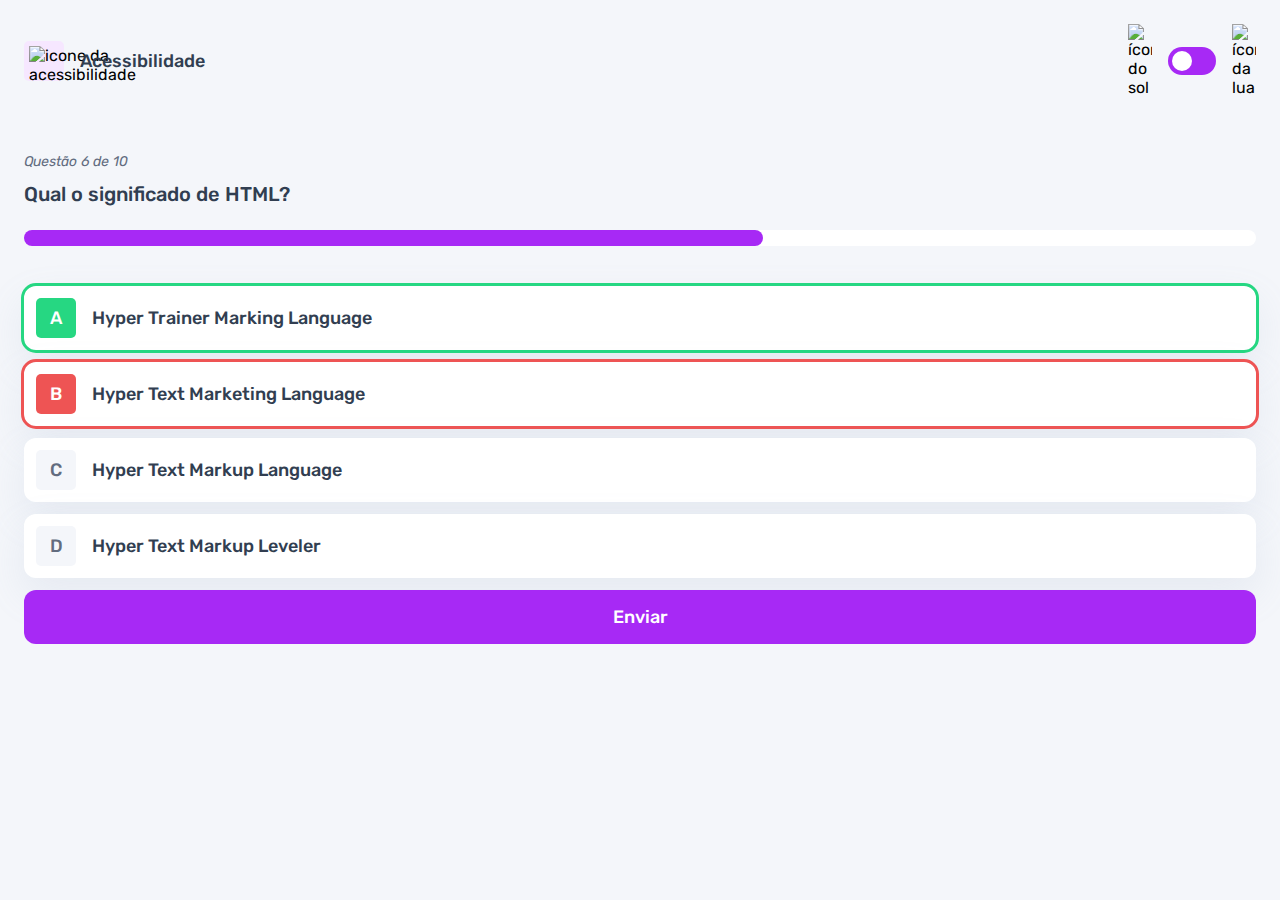
==== pages/quiz/quiz.html @ 862199dc "adicionado o efeito para alternativas corretas e erradas" ====
<!DOCTYPE html>
<html lang="en">
<head>
    <meta charset="UTF-8">
    <meta name="viewport" content="width=device-width, initial-scale=1.0">
    <link rel="preconnect" href="https://fonts.googleapis.com">
    <link rel="preconnect" href="https://fonts.gstatic.com" crossorigin>
    <link href="https://fonts.googleapis.com/css2?family=Rubik:ital,wght@0,300..900;1,300..900&display=swap" rel="stylesheet">
    <link rel="stylesheet" href="quiz.css">
    <title>Quiz App</title>
</head>
<body>
    <header>
        <div class="assunto">
            <div class="assunto_icone">
                <img src="../../assets/images/icon-accessibility.svg" alt="icone da acessibilidade">
            </div>

            <h1>
                Acessibilidade
            </h1>
        </div>

        <div class="tema">
            <img src="../../assets/images/icon-sun-dark.svg" alt="ícone do sol">
            <button>
                <div></div>
            </button>
            <img src="../../assets/images/icon-moon-dark.svg" alt="ícone da lua">
        </div>
    </header>

    <main>
        <section class="pergunta">
            <p>Questão 6 de 10</p>

            <h2>Qual o significado de HTML?</h2>

            <div class="barra_progresso">
                <div></div>
            </div>
        </section>

        <section class="alternativas">
            <form action="">
                <label for="alternativa_a" id="correta">
                    <input type="radio" id="alternativa_a" name="alternativa">

                    <div>
                        <span>A</span>
                        Hyper Trainer Marking Language
                    </div>
                </label>

                <label for="alternativa_b" id="errada">
                    <input type="radio" id="alternativa_b" name="alternativa">

                    <div>
                        <span>B</span>
                        Hyper Text Marketing Language
                    </div>
                </label>

                <label for="alternativa_c">
                    <input type="radio" id="alternativa_c" name="alternativa">

                    <div>
                        <span>C</span>
                        Hyper Text Markup Language
                    </div>
                </label>

                <label for="alternativa_d">
                    <input type="radio" id="alternativa_d" name="alternativa">

                    <div>
                        <span>D</span>
                        Hyper Text Markup Leveler
                    </div>
                </label>
            </form>
            <button>Enviar</button>
        </section>
    </main>
</body>
</html>
---- pages/quiz/quiz.css ----
*{
    margin: 0;
    padding: 0;
    box-sizing: border-box;
    font-family: "Rubik", sans-serif;
    -webkit-font-smoothing: antialiased;
}

:root {
    --bg-color: #f4f6fa;
    --purple: #a729f5;
    --primary-text-color: #313e51;
    --secondary-text-color: #626c7f;
    --button-bg: #fff;
    --shadow: 0px 16px 40px 0px rgba(143, 160, 193, 0.14);
    --bg-html: #fff1e9;
    --bg-css: #e0fdef;
    --bg-javascript: #ebf0ff;
    --bg-acessibilidade: #f6e7ff;
    --white: #fff;
    --green: #26d782;
    --red: #ee5454;
    --bg-mobile: url(../../assets/images/pattern-background-mobile-light.svg);
    --bg-desktop: url(../../assets/images/pattern-background-desktop-light.svg);
}

body.escuro {
    --bg-color: #313e51;
    --bg-mobile: url(../../assets/images/pattern-background-mobile-dark.svg);
    --bg-desktop: url(../../assets/images/pattern-background-desktop-dark.svg);
    --primary-text-color: #fff;
    --secondary-text-color: #abc1e1;
    --button-bg: #3b4d66;
    --shadow: 0px 16px 40px 0px rgba(49, 62, 81, 0.14);

}

body {
    height: 100svh;
    background: var(--bg-mobile) var(--bg-color);
    background-repeat: no-repeat;
    background-size: cover;
}

header {
    display: flex;
    justify-content: space-between;
    padding: 16px 24px;
}

.assunto {
    display: flex;
    align-items: center;
    gap: 16px;
}

.assunto_icone {
    background: var(--bg-acessibilidade);
    width: 40px;
    height: 40px;
    padding: 5px;
    border-radius: 5px;
}

.assunto_icone img {
    width: 100%;
}

.assunto h1 {
    font-size: 18px;
    font-weight: 500;
    color: var(--primary-text-color);
}

.tema {
    padding: 8px 0;
    display: flex;
    align-items: center;
    gap: 8px;
}

.tema img {
    width: 16px;
}

.tema button {
    height: 20px;
    width: 32px;
    background: var(--purple);
    border: 0;
    border-radius: 999px;
    padding: 4px;
}

.tema button div {
    background: var(--white);
    width: 12px;
    height: 12px;
    border-radius: 999px;
}

main {
    padding: 32px 24px;
}

.pergunta {
    margin-bottom: 40px;
}

.pergunta p {
    font-style: italic;
    font-size: 14px;
    color: var(--secondary-text-color);
    margin-bottom: 12px;
}

.pergunta h2 {
    font-size: 20px;
    font-weight: 500;
    color: var(--primary-text-color);
    line-height: 24px;
    margin-bottom: 24px;
}

.barra_progresso {
    background: var(--button-bg);
    height: 16px;
    border-radius: 999px;
}

.barra_progresso div {
    height: 100%;
    width: 60%;
    background: var(--purple);
    padding: 4px;
    border-radius: 999px;
}

.alternativas form {
    display: flex;
    flex-direction: column;
    gap: 12px;
    margin-bottom: 12px;
}

.alternativas label {
    display: block;
    background: var(--button-bg);
    padding: 12px;
    font-size: 18px;
    font-weight: 500;
    border-radius: 12px;
    box-shadow: var(--shadow);
    color: var(--primary-text-color);
}

.alternativas label:has(input:checked) {
    outline: 3px solid var(--purple);

    & span {
        background: var(--purple);
        color: var(--white);
    }
}

.alternativas label#correta {
    outline: 3px solid var(--green);

    & span {
        background: var(--green);
        color: var(--white);
    }
}

.alternativas label#errada {
    outline: 3px solid var(--red);

    & span {
        background: var(--red);
        color: var(--white);
    }
}

.alternativas input {
    display: none;
}

.alternativas div {
    display: flex;
    align-items: center;
    gap: 16px;
}

.alternativas div span {
    display: block;
    width: 40px;
    height: 40px;
    background: var(--bg-color);
    border-radius: 5px;
    display: flex;
    align-items: center;
    justify-content: center;
    color: var(--secondary-text-color);
    flex-shrink: 0;
}

.alternativas button {
    padding: 16px;
    border-radius: 12px;
    border: none;
    background: var(--purple);
    color: var(--white);
    width: 100%;
    font-size: 18px;
    font-weight: 500;
}

@media(min-width:1100px) {
    .tema {
        gap: 16px;
    }

    .tema img {
        width: 24px;
    }

    .tema button {
        width: 48px;
        height: 28px;
    }

    .tema button div {
        width: 20px;
        height: 20px;
    }
}
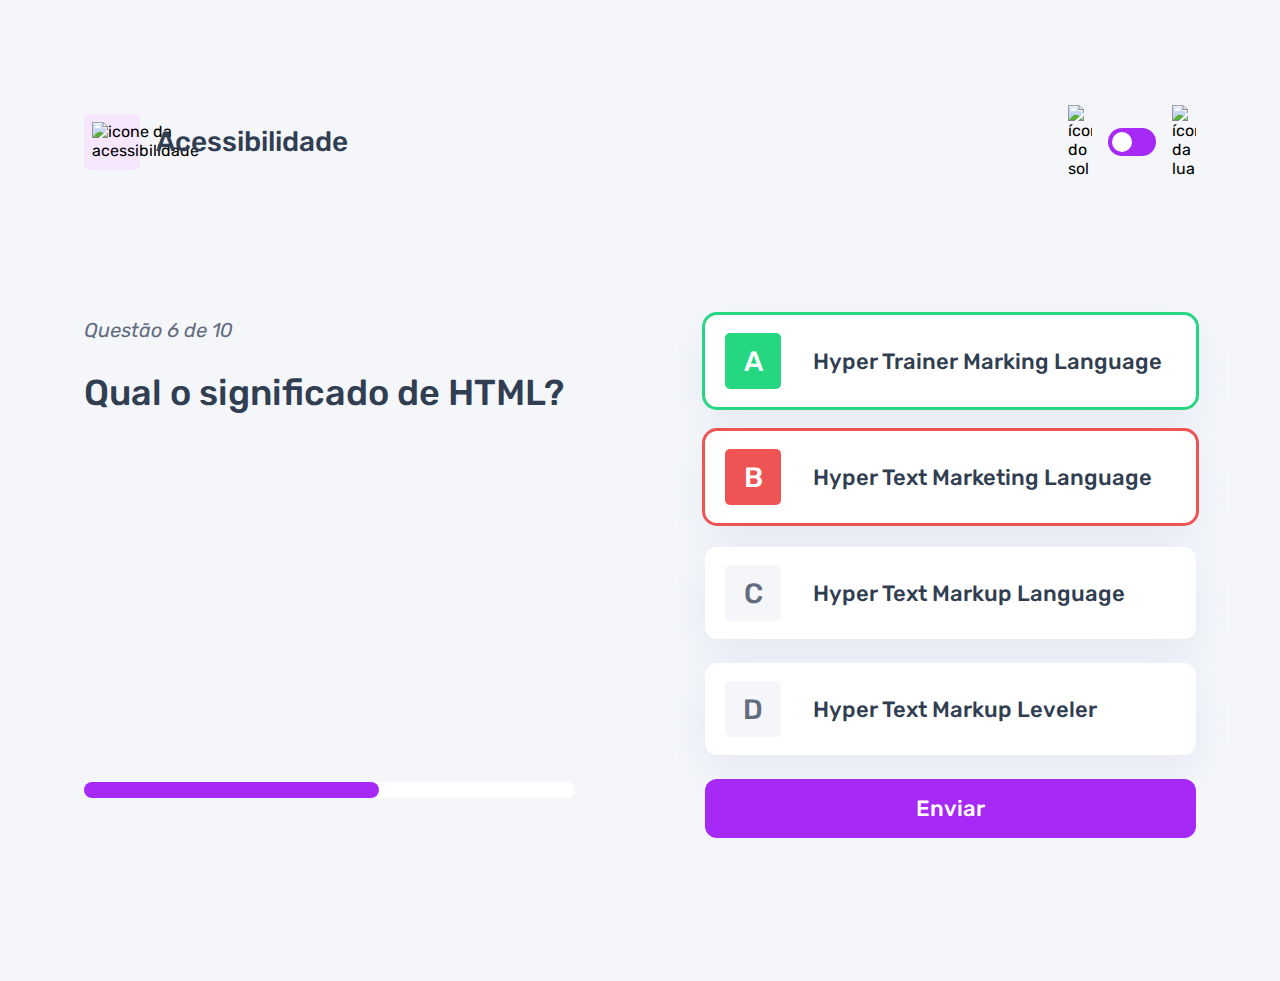
==== commit 2cd9915a: "adicionada a responsividade para o desktop" ====
--- a/pages/quiz/quiz.html
+++ b/pages/quiz/quiz.html
@@ -32,10 +32,11 @@
 
     <main>
         <section class="pergunta">
-            <p>Questão 6 de 10</p>
+            <div>
+                <p>Questão 6 de 10</p>
 
-            <h2>Qual o significado de HTML?</h2>
-
+                <h2>Qual o significado de HTML?</h2>
+            </div>
             <div class="barra_progresso">
                 <div></div>
             </div>
--- a/pages/quiz/quiz.css
+++ b/pages/quiz/quiz.css
@@ -216,6 +216,22 @@
 }
 
 @media(min-width:1100px) {
+    header {
+        margin-block: 81px;
+        max-width: 1160px;
+        margin-inline: auto;
+    }
+
+    .assunto_icone {
+        width: 56px;
+        height: 56px;
+        padding: 8px;
+    }
+
+    .assunto h1{
+        font-size: 28px;
+    }
+
     .tema {
         gap: 16px;
     }
@@ -233,4 +249,56 @@
         width: 20px;
         height: 20px;
     }
+
+    main {
+        max-width: 1160px;
+        margin-inline: auto;
+        display: flex;
+        gap: 130px;
+    }
+
+    section {
+        width: 100%;
+    }
+
+    .pergunta {
+        display: flex;
+        flex-direction: column;
+        justify-content: space-between;
+    }
+
+    .pergunta p {
+        font-size: 20px;
+        line-height: 30px;
+        margin-bottom: 27px;
+    }
+
+    .pergunta h2 {
+        font-size: 36px;
+        line-height: 42px;
+    }
+
+    .alternativas form {
+        gap: 24px;
+        margin-bottom: 24px;
+    }
+
+    .alternativas label {
+        font-size: 22px;
+        padding: 18px 20px;
+    }
+
+    .alternativas div {
+        gap: 32px;
+    }
+
+    .alternativas div span {
+        width: 56px;
+        height: 56px;
+        font-size: 28px;
+    }
+
+    .alternativas button {
+        font-size: 22px;
+    }
 }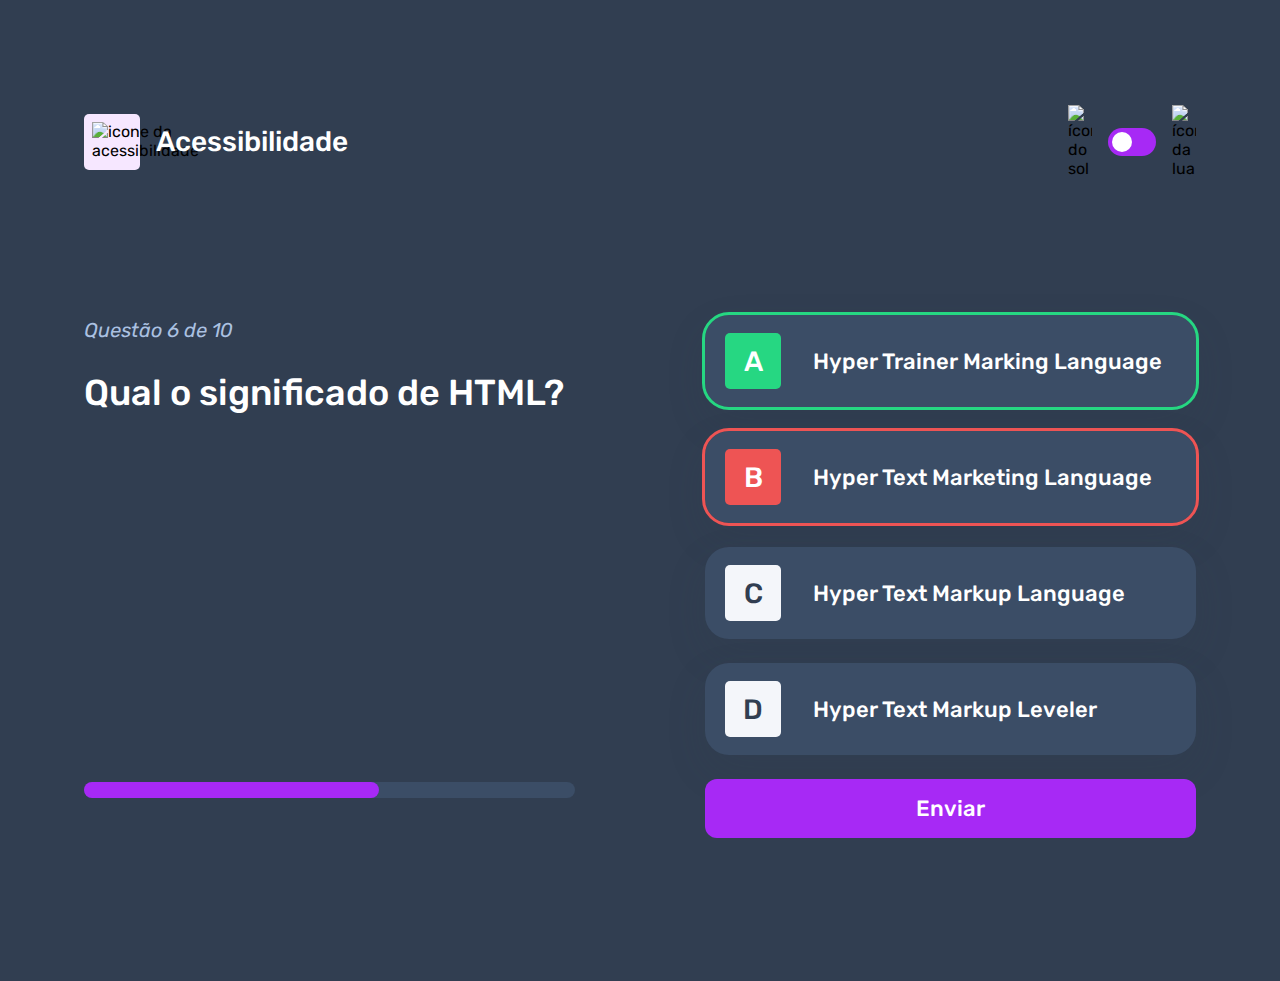
==== commit 7cb2face: "ajuste das cores no tema dark" ====
--- a/pages/quiz/quiz.html
+++ b/pages/quiz/quiz.html
@@ -9,7 +9,7 @@
     <link rel="stylesheet" href="quiz.css">
     <title>Quiz App</title>
 </head>
-<body>
+<body class="escuro">
     <header>
         <div class="assunto">
             <div class="assunto_icone">
--- a/pages/quiz/quiz.css
+++ b/pages/quiz/quiz.css
@@ -8,7 +8,10 @@
 
 :root {
     --bg-color: #f4f6fa;
+    --bg-span: #f4f6fa;
+    --color-span: #626c7f;
     --purple: #a729f5;
+    --purple-hover: rgba(167, 41, 245, 0.7);
     --primary-text-color: #313e51;
     --secondary-text-color: #626c7f;
     --button-bg: #fff;
@@ -26,6 +29,7 @@
 
 body.escuro {
     --bg-color: #313e51;
+    --color-span: #313e51;
     --bg-mobile: url(../../assets/images/pattern-background-mobile-dark.svg);
     --bg-desktop: url(../../assets/images/pattern-background-desktop-dark.svg);
     --primary-text-color: #fff;
@@ -152,6 +156,14 @@
     border-radius: 12px;
     box-shadow: var(--shadow);
     color: var(--primary-text-color);
+    cursor: pointer;
+}
+
+.alternativas label:hover {
+    & span {
+        background: var(--bg-acessibilidade);
+        color: var(--purple);
+    }
 }
 
 .alternativas label:has(input:checked) {
@@ -195,12 +207,12 @@
     display: block;
     width: 40px;
     height: 40px;
-    background: var(--bg-color);
+    background: var(--bg-span);
     border-radius: 5px;
+    color: var(--color-span);
     display: flex;
     align-items: center;
     justify-content: center;
-    color: var(--secondary-text-color);
     flex-shrink: 0;
 }
 
@@ -213,6 +225,12 @@
     width: 100%;
     font-size: 18px;
     font-weight: 500;
+    transition: background 0.3s;
+}
+
+.alternativas button:hover {
+    background: var(--purple-hover);
+    cursor: pointer;
 }
 
 @media(min-width:1100px) {
@@ -286,6 +304,7 @@
     .alternativas label {
         font-size: 22px;
         padding: 18px 20px;
+        border-radius: 24px;
     }
 
     .alternativas div {
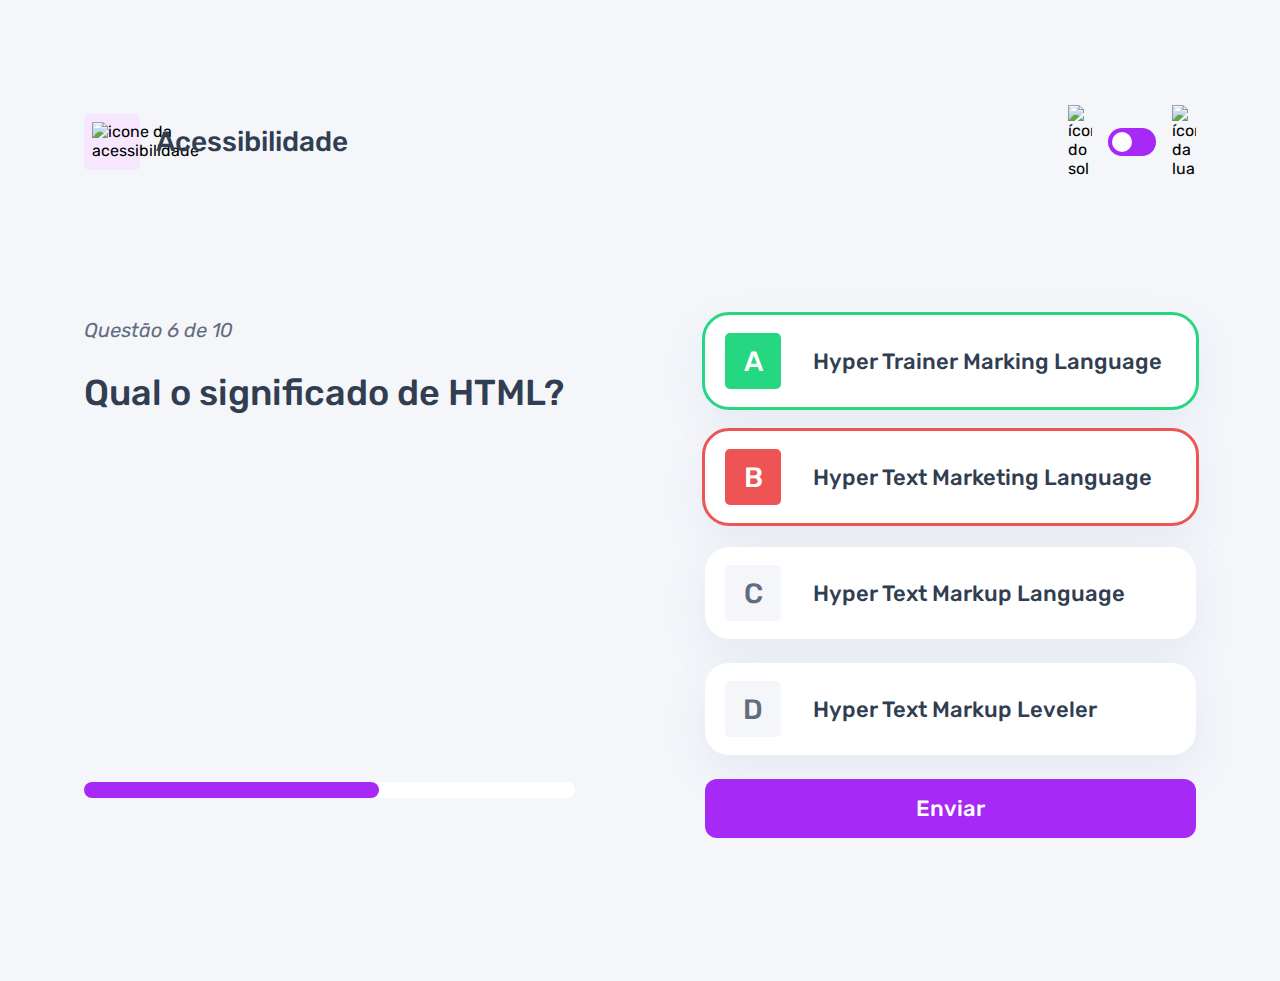
==== commit d65f010f: "ajuste do fundo para o desktop no quiz.html" ====
--- a/pages/quiz/quiz.html
+++ b/pages/quiz/quiz.html
@@ -9,7 +9,7 @@
     <link rel="stylesheet" href="quiz.css">
     <title>Quiz App</title>
 </head>
-<body class="escuro">
+<body>
     <header>
         <div class="assunto">
             <div class="assunto_icone">
--- a/pages/quiz/quiz.css
+++ b/pages/quiz/quiz.css
@@ -234,6 +234,12 @@
 }
 
 @media(min-width:1100px) {
+
+body {
+    background: var(--bg-desktop) var(--bg-color);
+    background-size: cover;
+    background-repeat: no-repeat;
+}
     header {
         margin-block: 81px;
         max-width: 1160px;
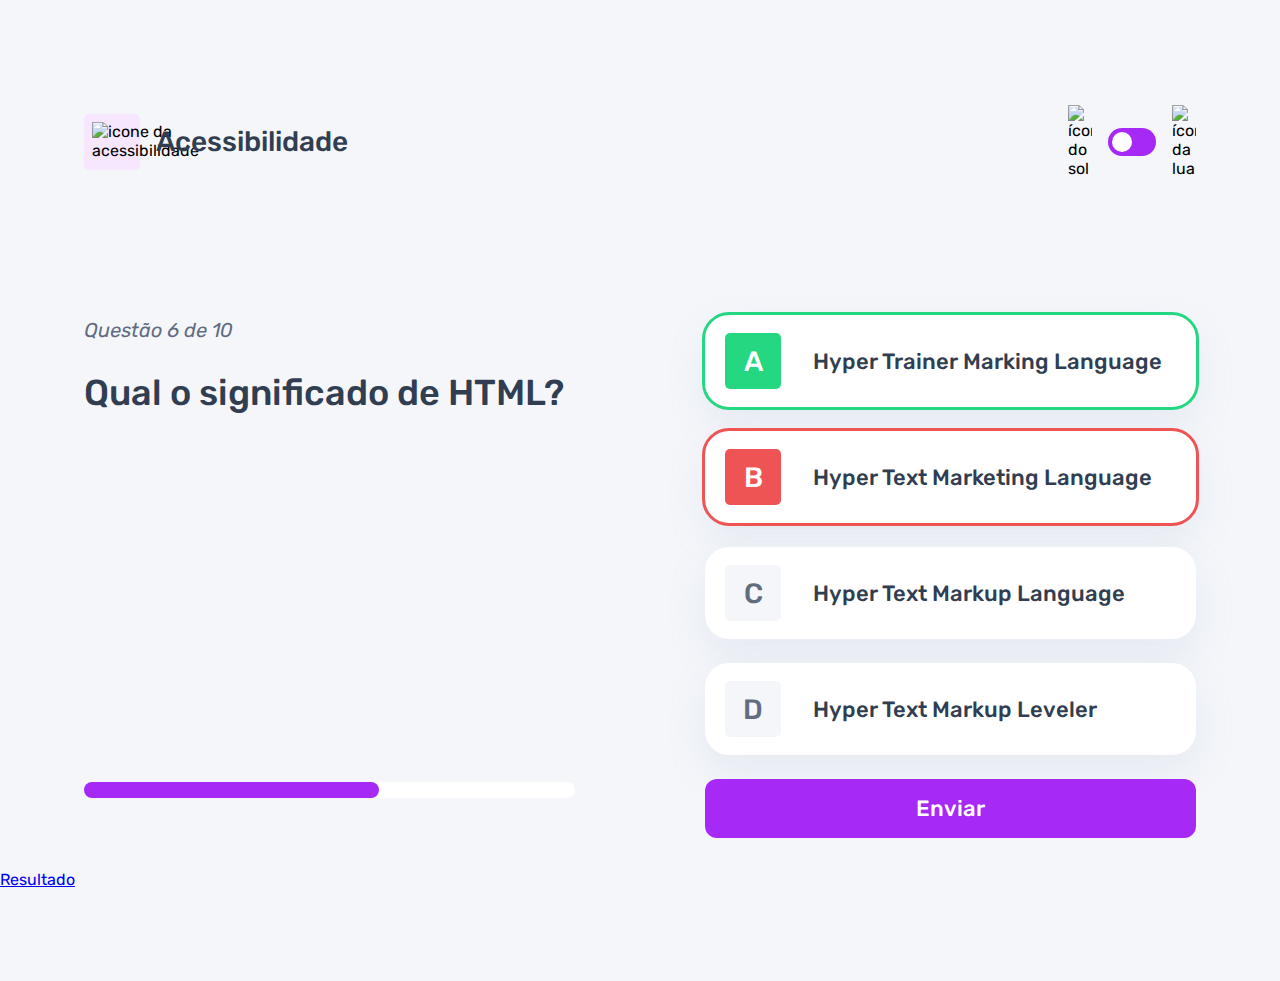
==== commit 98cde85b: "adição do header no resultado.html" ====
--- a/pages/quiz/quiz.html
+++ b/pages/quiz/quiz.html
@@ -83,5 +83,7 @@
             <button>Enviar</button>
         </section>
     </main>
+
+    <a href="../resultado/resultado.html">Resultado</a>
 </body>
 </html>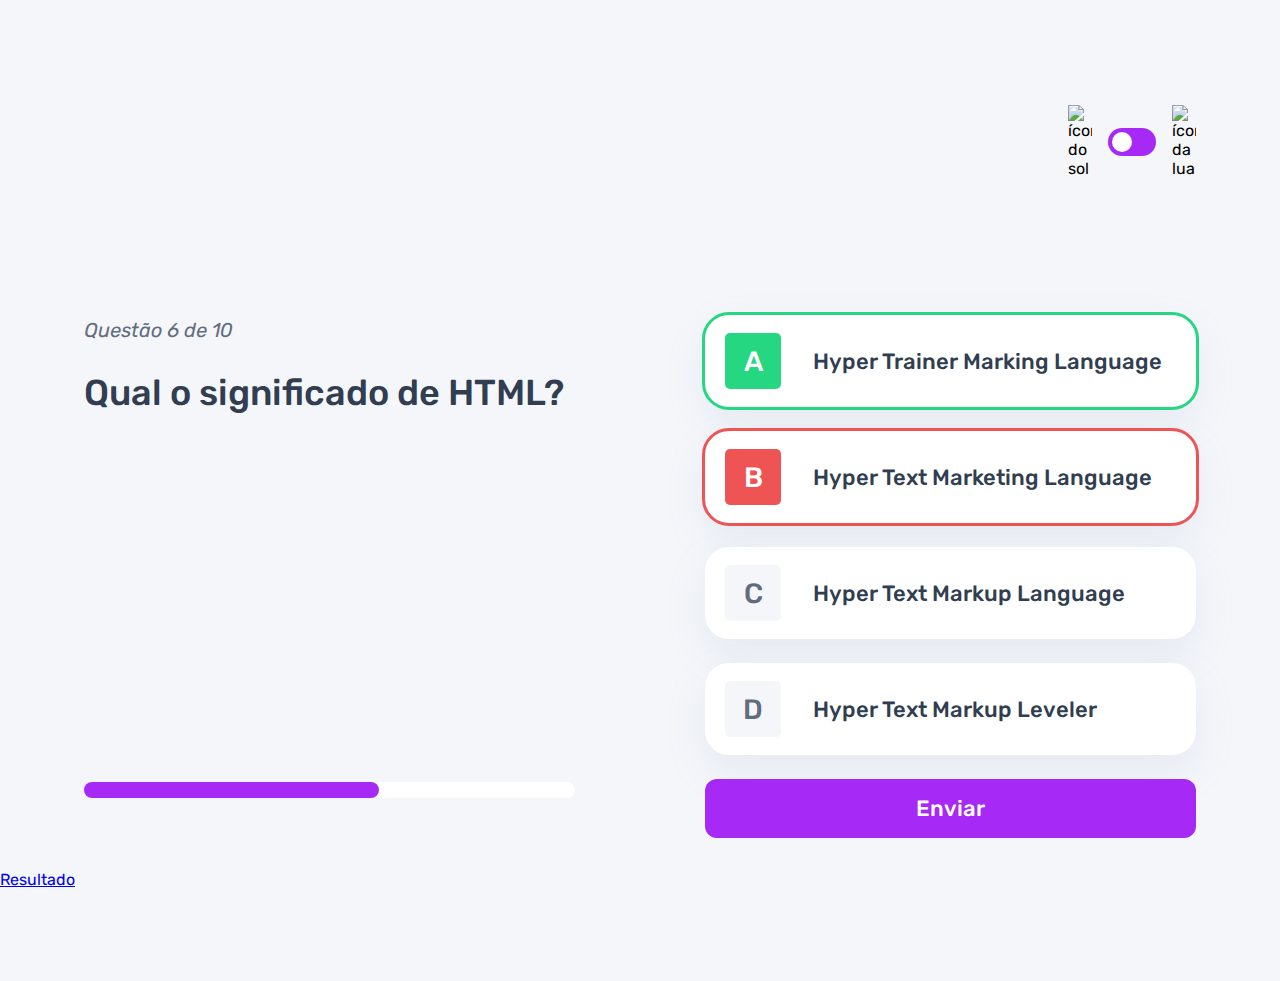
==== commit 8d3ca589: "alteração dinâmica do assunto da página" ====
--- a/pages/quiz/quiz.html
+++ b/pages/quiz/quiz.html
@@ -7,18 +7,17 @@
     <link rel="preconnect" href="https://fonts.gstatic.com" crossorigin>
     <link href="https://fonts.googleapis.com/css2?family=Rubik:ital,wght@0,300..900;1,300..900&display=swap" rel="stylesheet">
     <link rel="stylesheet" href="quiz.css">
+    <script src="./quiz.js" type="module" defer></script>
     <title>Quiz App</title>
 </head>
 <body>
     <header>
         <div class="assunto">
             <div class="assunto_icone">
-                <img src="../../assets/images/icon-accessibility.svg" alt="icone da acessibilidade">
+                <img src="" alt="">
             </div>
 
-            <h1>
-                Acessibilidade
-            </h1>
+            <h1></h1>
         </div>
 
         <div class="tema">
--- a/pages/quiz/quiz.css
+++ b/pages/quiz/quiz.css
@@ -59,11 +59,26 @@
 }
 
 .assunto_icone {
-    background: var(--bg-acessibilidade);
     width: 40px;
     height: 40px;
     padding: 5px;
     border-radius: 5px;
+}
+
+.assunto_icone.html {
+    background: var(--bg-html);
+}
+
+.assunto_icone.css {
+    background: var(--bg-css);
+}
+
+.assunto_icone.javascript {
+    background: var(--bg-javascript);
+}
+
+.assunto_icone.acessibilidade {
+    background: var(--bg-acessibilidade);
 }
 
 .assunto_icone img {
@@ -94,6 +109,8 @@
     border: 0;
     border-radius: 999px;
     padding: 4px;
+    display: flex;
+    cursor: pointer;
 }
 
 .tema button div {
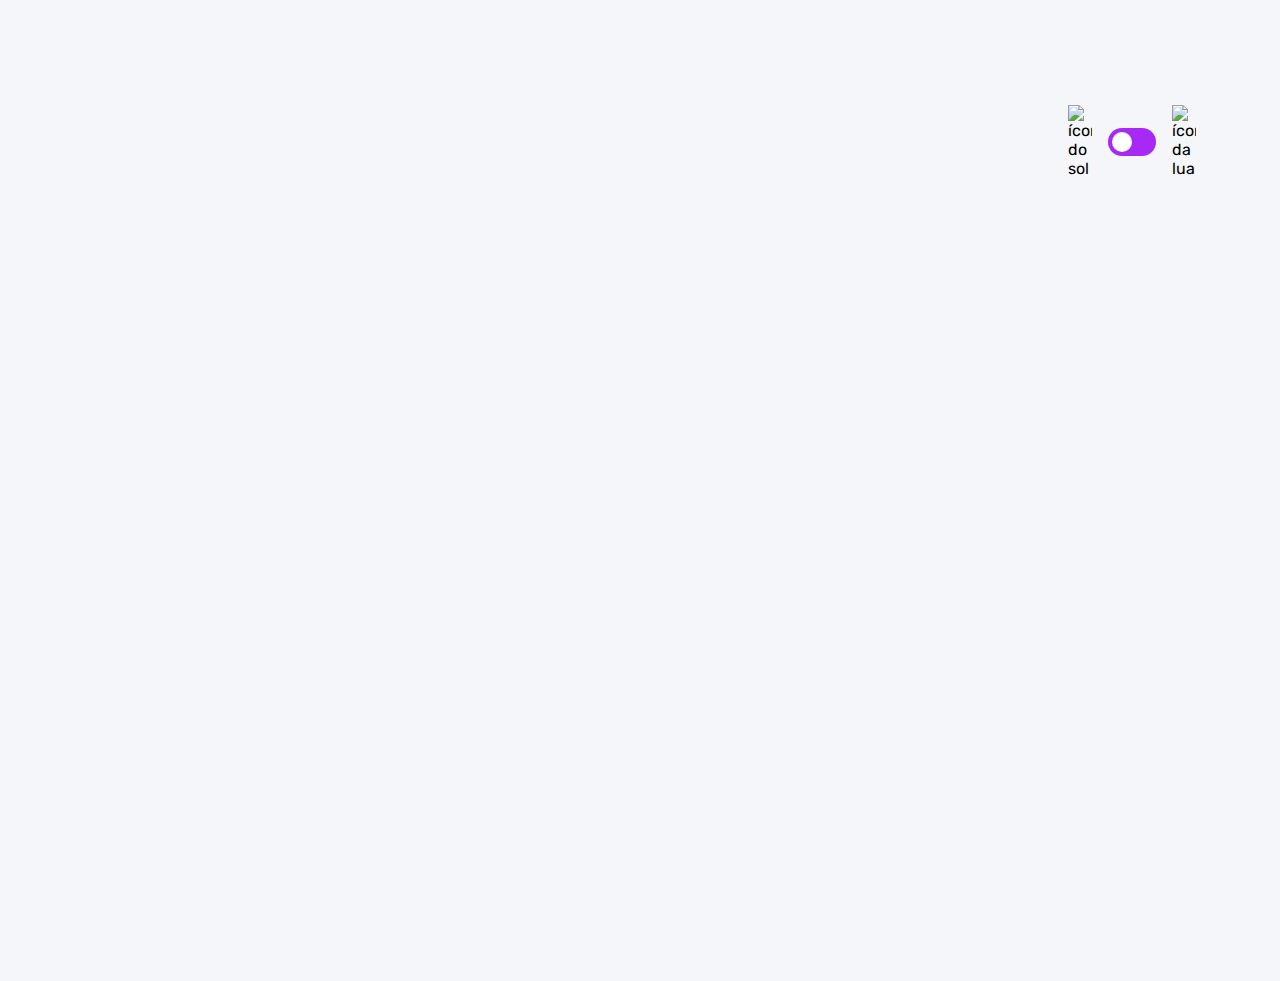
==== commit c974c193: "adicionadas as funções de buscar as perguntas e montar as perguntas no html" ====
--- a/pages/quiz/quiz.html
+++ b/pages/quiz/quiz.html
@@ -29,60 +29,6 @@
         </div>
     </header>
 
-    <main>
-        <section class="pergunta">
-            <div>
-                <p>Questão 6 de 10</p>
-
-                <h2>Qual o significado de HTML?</h2>
-            </div>
-            <div class="barra_progresso">
-                <div></div>
-            </div>
-        </section>
-
-        <section class="alternativas">
-            <form action="">
-                <label for="alternativa_a" id="correta">
-                    <input type="radio" id="alternativa_a" name="alternativa">
-
-                    <div>
-                        <span>A</span>
-                        Hyper Trainer Marking Language
-                    </div>
-                </label>
-
-                <label for="alternativa_b" id="errada">
-                    <input type="radio" id="alternativa_b" name="alternativa">
-
-                    <div>
-                        <span>B</span>
-                        Hyper Text Marketing Language
-                    </div>
-                </label>
-
-                <label for="alternativa_c">
-                    <input type="radio" id="alternativa_c" name="alternativa">
-
-                    <div>
-                        <span>C</span>
-                        Hyper Text Markup Language
-                    </div>
-                </label>
-
-                <label for="alternativa_d">
-                    <input type="radio" id="alternativa_d" name="alternativa">
-
-                    <div>
-                        <span>D</span>
-                        Hyper Text Markup Leveler
-                    </div>
-                </label>
-            </form>
-            <button>Enviar</button>
-        </section>
-    </main>
-
-    <a href="../resultado/resultado.html">Resultado</a>
+    <main></main>
 </body>
 </html>--- a/pages/quiz/quiz.css
+++ b/pages/quiz/quiz.css
@@ -151,7 +151,6 @@
 
 .barra_progresso div {
     height: 100%;
-    width: 60%;
     background: var(--purple);
     padding: 4px;
     border-radius: 999px;
